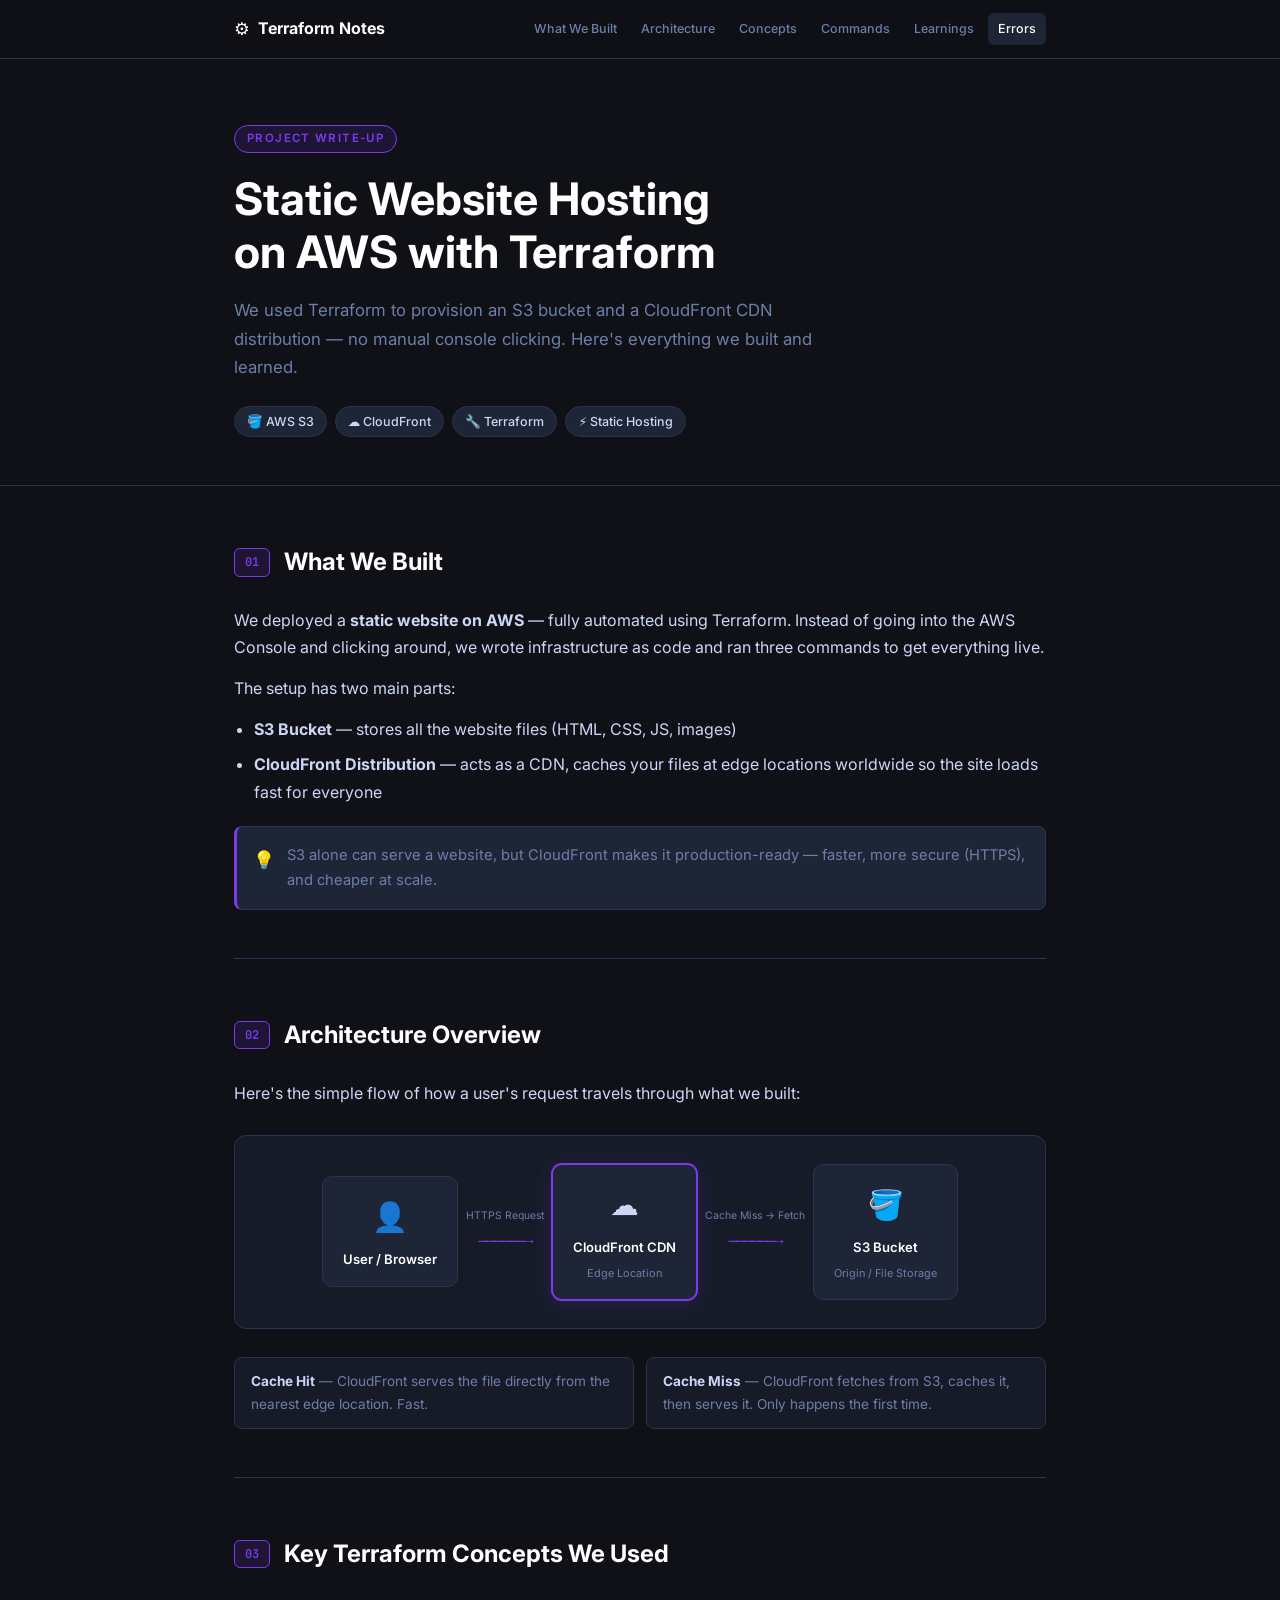
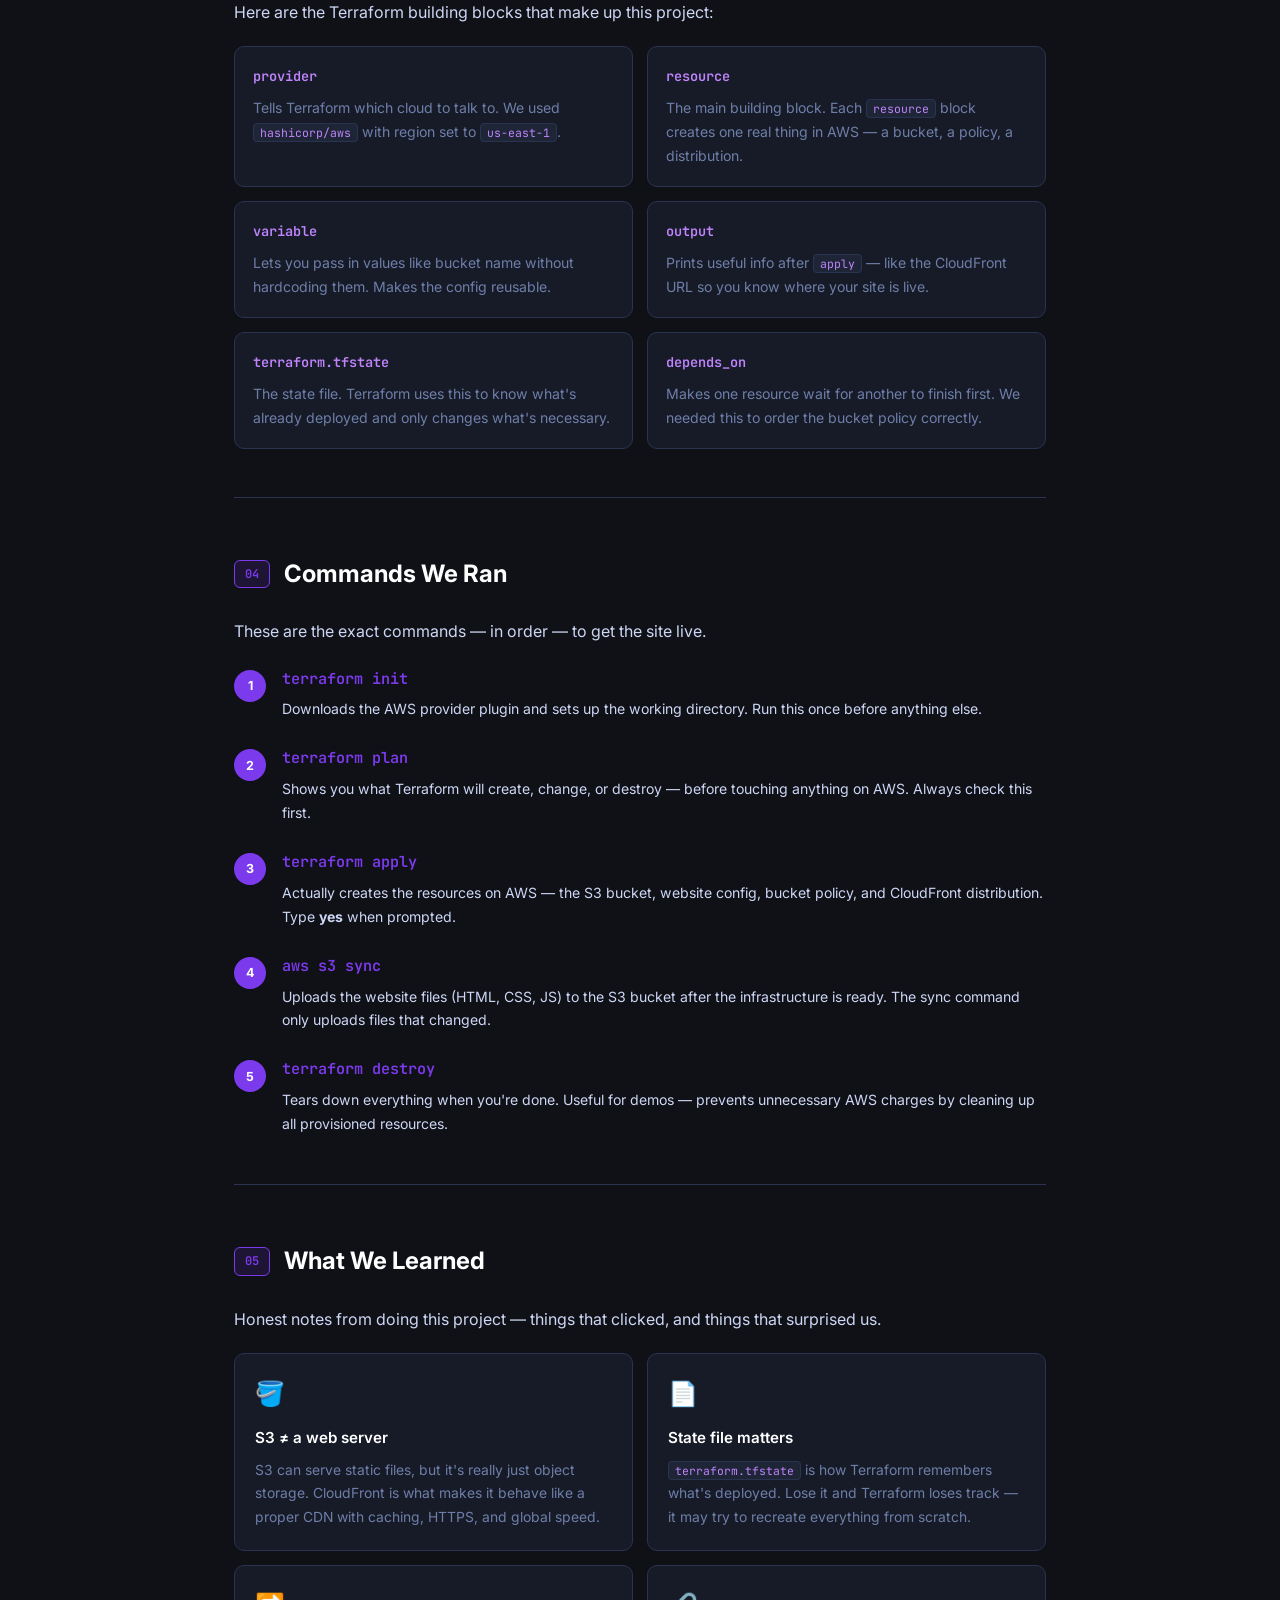
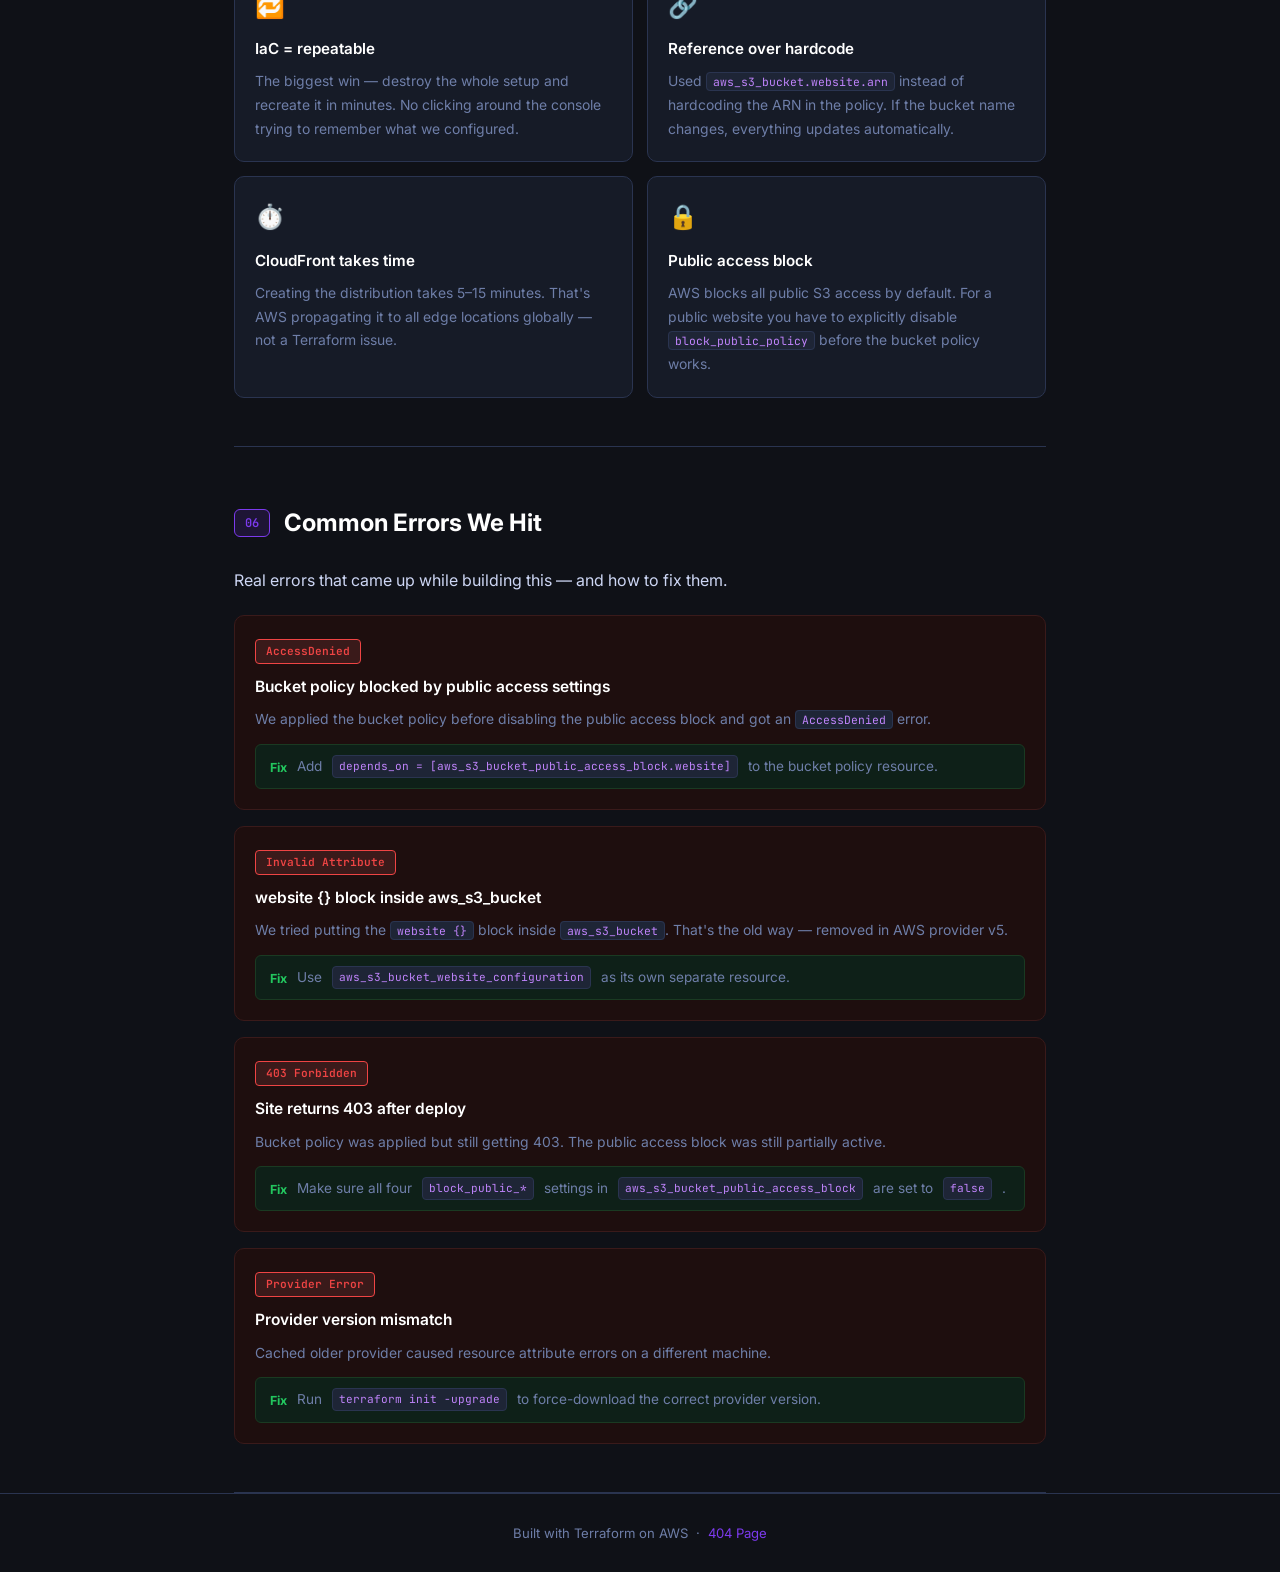
==== website_source_code/index.html @ 99746ff0 "feat: add initial source code for the static website" ====
<!DOCTYPE html>
<html lang="en">
<head>
  <meta charset="UTF-8" />
  <meta name="viewport" content="width=device-width, initial-scale=1.0" />
  <title>Terraform Blog — S3 Static Website with CloudFront CDN</title>
  <link rel="stylesheet" href="style.css" />
  <link href="https://fonts.googleapis.com/css2?family=Inter:wght@400;500;600;700&family=JetBrains+Mono:ital,wght@0,400;0,600;1,400&display=swap" rel="stylesheet">
</head>
<body>

  <!-- HEADER -->
  <header class="site-header">
    <div class="container">
      <div class="header-inner">
        <div class="site-brand">
          <span class="brand-icon">⚙</span>
          <span class="brand-name">Terraform Notes</span>
        </div>
        <nav class="site-nav">
          <a href="#what-we-built">What We Built</a>
          <a href="#architecture">Architecture</a>
          <a href="#concepts">Concepts</a>
          <a href="#commands">Commands</a>
          <a href="#learnings">Learnings</a>
          <a href="#errors">Errors</a>
        </nav>
        <button class="hamburger" id="hamburger">&#9776;</button>
      </div>
    </div>
  </header>

  <!-- MOBILE NAV -->
  <div class="mobile-nav" id="mobileNav">
    <a href="#what-we-built" onclick="closeMobileNav()">What We Built</a>
    <a href="#architecture" onclick="closeMobileNav()">Architecture</a>
    <a href="#concepts" onclick="closeMobileNav()">Concepts</a>
    <a href="#commands" onclick="closeMobileNav()">Commands</a>
    <a href="#learnings" onclick="closeMobileNav()">Learnings</a>
    <a href="#errors" onclick="closeMobileNav()">Errors</a>
  </div>

  <!-- HERO -->
  <section class="hero">
    <div class="container">
      <div class="hero-tag">Project Write-up</div>
      <h1 class="hero-title">Static Website Hosting<br/>on AWS with Terraform</h1>
      <p class="hero-sub">We used Terraform to provision an S3 bucket and a CloudFront CDN distribution — no manual console clicking. Here's everything we built and learned.</p>
      <div class="hero-chips">
        <span class="chip">🪣 AWS S3</span>
        <span class="chip">☁️ CloudFront</span>
        <span class="chip">🔧 Terraform</span>
        <span class="chip">⚡ Static Hosting</span>
      </div>
    </div>
  </section>

  <!-- READING PROGRESS -->
  <div class="progress-bar" id="progressBar"></div>

  <main class="container main-content">

    <!-- 01 WHAT WE BUILT -->
    <section class="blog-section" id="what-we-built">
      <div class="section-header">
        <span class="section-num">01</span>
        <h2>What We Built</h2>
      </div>
      <p>We deployed a <strong>static website on AWS</strong> — fully automated using Terraform. Instead of going into the AWS Console and clicking around, we wrote infrastructure as code and ran three commands to get everything live.</p>
      <p>The setup has two main parts:</p>
      <ul class="simple-list">
        <li><strong>S3 Bucket</strong> — stores all the website files (HTML, CSS, JS, images)</li>
        <li><strong>CloudFront Distribution</strong> — acts as a CDN, caches your files at edge locations worldwide so the site loads fast for everyone</li>
      </ul>
      <div class="info-box">
        <span>💡</span>
        <p>S3 alone can serve a website, but CloudFront makes it production-ready — faster, more secure (HTTPS), and cheaper at scale.</p>
      </div>
    </section>

    <!-- 02 ARCHITECTURE -->
    <section class="blog-section" id="architecture">
      <div class="section-header">
        <span class="section-num">02</span>
        <h2>Architecture Overview</h2>
      </div>
      <p>Here's the simple flow of how a user's request travels through what we built:</p>

      <div class="arch-diagram">
        <div class="arch-box">
          <div class="arch-icon">👤</div>
          <div class="arch-label">User / Browser</div>
        </div>
        <div class="arch-arrow">
          <div class="arrow-label">HTTPS Request</div>
          <div class="arrow-line">──────→</div>
        </div>
        <div class="arch-box highlight-box">
          <div class="arch-icon">☁️</div>
          <div class="arch-label">CloudFront CDN</div>
          <div class="arch-sub">Edge Location</div>
        </div>
        <div class="arch-arrow">
          <div class="arrow-label">Cache Miss → Fetch</div>
          <div class="arrow-line">──────→</div>
        </div>
        <div class="arch-box">
          <div class="arch-icon">🪣</div>
          <div class="arch-label">S3 Bucket</div>
          <div class="arch-sub">Origin / File Storage</div>
        </div>
      </div>

      <div class="arch-notes">
        <div class="arch-note">
          <strong>Cache Hit</strong> — CloudFront serves the file directly from the nearest edge location. Fast.
        </div>
        <div class="arch-note">
          <strong>Cache Miss</strong> — CloudFront fetches from S3, caches it, then serves it. Only happens the first time.
        </div>
      </div>
    </section>

    <!-- 03 CONCEPTS -->
    <section class="blog-section" id="concepts">
      <div class="section-header">
        <span class="section-num">03</span>
        <h2>Key Terraform Concepts We Used</h2>
      </div>
      <p>Here are the Terraform building blocks that make up this project:</p>
      <div class="concepts-grid">
        <div class="concept-card">
          <div class="concept-term">provider</div>
          <p>Tells Terraform which cloud to talk to. We used <code>hashicorp/aws</code> with region set to <code>us-east-1</code>.</p>
        </div>
        <div class="concept-card">
          <div class="concept-term">resource</div>
          <p>The main building block. Each <code>resource</code> block creates one real thing in AWS — a bucket, a policy, a distribution.</p>
        </div>
        <div class="concept-card">
          <div class="concept-term">variable</div>
          <p>Lets you pass in values like bucket name without hardcoding them. Makes the config reusable.</p>
        </div>
        <div class="concept-card">
          <div class="concept-term">output</div>
          <p>Prints useful info after <code>apply</code> — like the CloudFront URL so you know where your site is live.</p>
        </div>
        <div class="concept-card">
          <div class="concept-term">terraform.tfstate</div>
          <p>The state file. Terraform uses this to know what's already deployed and only changes what's necessary.</p>
        </div>
        <div class="concept-card">
          <div class="concept-term">depends_on</div>
          <p>Makes one resource wait for another to finish first. We needed this to order the bucket policy correctly.</p>
        </div>
      </div>
    </section>

    <!-- 04 COMMANDS -->
    <section class="blog-section" id="commands">
      <div class="section-header">
        <span class="section-num">04</span>
        <h2>Commands We Ran</h2>
      </div>
      <p>These are the exact commands — in order — to get the site live.</p>

      <div class="commands-list">
        <div class="command-item">
          <div class="cmd-step">1</div>
          <div class="cmd-body">
            <h3 class="cmd-title">terraform init</h3>
            <p class="cmd-desc">Downloads the AWS provider plugin and sets up the working directory. Run this once before anything else.</p>
          </div>
        </div>
        <div class="command-item">
          <div class="cmd-step">2</div>
          <div class="cmd-body">
            <h3 class="cmd-title">terraform plan</h3>
            <p class="cmd-desc">Shows you what Terraform will create, change, or destroy — before touching anything on AWS. Always check this first.</p>
          </div>
        </div>
        <div class="command-item">
          <div class="cmd-step">3</div>
          <div class="cmd-body">
            <h3 class="cmd-title">terraform apply</h3>
            <p class="cmd-desc">Actually creates the resources on AWS — the S3 bucket, website config, bucket policy, and CloudFront distribution. Type <strong>yes</strong> when prompted.</p>
          </div>
        </div>
        <div class="command-item">
          <div class="cmd-step">4</div>
          <div class="cmd-body">
            <h3 class="cmd-title">aws s3 sync</h3>
            <p class="cmd-desc">Uploads the website files (HTML, CSS, JS) to the S3 bucket after the infrastructure is ready. The sync command only uploads files that changed.</p>
          </div>
        </div>
        <div class="command-item">
          <div class="cmd-step">5</div>
          <div class="cmd-body">
            <h3 class="cmd-title">terraform destroy</h3>
            <p class="cmd-desc">Tears down everything when you're done. Useful for demos — prevents unnecessary AWS charges by cleaning up all provisioned resources.</p>
          </div>
        </div>
      </div>
    </section>

    <!-- 06 LEARNINGS -->
    <section class="blog-section" id="learnings">
      <div class="section-header">
        <span class="section-num">05</span>
        <h2>What We Learned</h2>
      </div>
      <p>Honest notes from doing this project — things that clicked, and things that surprised us.</p>
      <div class="learnings-grid">
        <div class="learning-card">
          <div class="l-icon">🪣</div>
          <h3>S3 ≠ a web server</h3>
          <p>S3 can serve static files, but it's really just object storage. CloudFront is what makes it behave like a proper CDN with caching, HTTPS, and global speed.</p>
        </div>
        <div class="learning-card">
          <div class="l-icon">📄</div>
          <h3>State file matters</h3>
          <p><code>terraform.tfstate</code> is how Terraform remembers what's deployed. Lose it and Terraform loses track — it may try to recreate everything from scratch.</p>
        </div>
        <div class="learning-card">
          <div class="l-icon">🔁</div>
          <h3>IaC = repeatable</h3>
          <p>The biggest win — destroy the whole setup and recreate it in minutes. No clicking around the console trying to remember what we configured.</p>
        </div>
        <div class="learning-card">
          <div class="l-icon">🔗</div>
          <h3>Reference over hardcode</h3>
          <p>Used <code>aws_s3_bucket.website.arn</code> instead of hardcoding the ARN in the policy. If the bucket name changes, everything updates automatically.</p>
        </div>
        <div class="learning-card">
          <div class="l-icon">⏱️</div>
          <h3>CloudFront takes time</h3>
          <p>Creating the distribution takes 5–15 minutes. That's AWS propagating it to all edge locations globally — not a Terraform issue.</p>
        </div>
        <div class="learning-card">
          <div class="l-icon">🔒</div>
          <h3>Public access block</h3>
          <p>AWS blocks all public S3 access by default. For a public website you have to explicitly disable <code>block_public_policy</code> before the bucket policy works.</p>
        </div>
      </div>
    </section>

    <!-- 07 ERRORS -->
    <section class="blog-section" id="errors">
      <div class="section-header">
        <span class="section-num">06</span>
        <h2>Common Errors We Hit</h2>
      </div>
      <p>Real errors that came up while building this — and how to fix them.</p>
      <div class="errors-list">
        <div class="error-card">
          <div class="error-tag">AccessDenied</div>
          <h3>Bucket policy blocked by public access settings</h3>
          <p>We applied the bucket policy before disabling the public access block and got an <code>AccessDenied</code> error.</p>
          <div class="error-fix">
            <span class="fix-label">Fix</span>
            Add <code>depends_on = [aws_s3_bucket_public_access_block.website]</code> to the bucket policy resource.
          </div>
        </div>
        <div class="error-card">
          <div class="error-tag">Invalid Attribute</div>
          <h3>website {} block inside aws_s3_bucket</h3>
          <p>We tried putting the <code>website {}</code> block inside <code>aws_s3_bucket</code>. That's the old way — removed in AWS provider v5.</p>
          <div class="error-fix">
            <span class="fix-label">Fix</span>
            Use <code>aws_s3_bucket_website_configuration</code> as its own separate resource.
          </div>
        </div>
        <div class="error-card">
          <div class="error-tag">403 Forbidden</div>
          <h3>Site returns 403 after deploy</h3>
          <p>Bucket policy was applied but still getting 403. The public access block was still partially active.</p>
          <div class="error-fix">
            <span class="fix-label">Fix</span>
            Make sure all four <code>block_public_*</code> settings in <code>aws_s3_bucket_public_access_block</code> are set to <code>false</code>.
          </div>
        </div>
        <div class="error-card">
          <div class="error-tag">Provider Error</div>
          <h3>Provider version mismatch</h3>
          <p>Cached older provider caused resource attribute errors on a different machine.</p>
          <div class="error-fix">
            <span class="fix-label">Fix</span>
            Run <code>terraform init -upgrade</code> to force-download the correct provider version.
          </div>
        </div>
      </div>
    </section>

  </main>

  <footer class="site-footer">
    <div class="container">
      <p>Built with Terraform on AWS &nbsp;·&nbsp; <a href="error.htm">404 Page</a></p>
    </div>
  </footer>

  <button class="back-to-top" id="backToTop" onclick="scrollToTop()">↑</button>

  <script src="script.js"></script>
</body>
</html>
---- website_source_code/style.css ----
/* =============================================
   Terraform Blog — style.css
   ============================================= */

*, *::before, *::after { box-sizing: border-box; margin: 0; padding: 0; }
html { scroll-behavior: smooth; }

:root {
  --bg:          #0f1117;
  --bg2:         #161b27;
  --bg3:         #1e2536;
  --border:      #2a3450;
  --text:        #cdd6f4;
  --text-muted:  #6e7ea8;
  --accent:      #7c3aed;
  --accent-soft: #1e1535;
  --green:       #22c55e;
  --green-soft:  #0e2018;
  --orange:      #f97316;
  --orange-soft: #1e1408;
  --red:         #ef4444;
  --red-soft:    #1e0e0e;
  --white:       #ffffff;

  /* code colors */
  --kw:   #c084fc;
  --str:  #86efac;
  --cm:   #4b5a7a;
  --num:  #fb923c;
}

body {
  background: var(--bg);
  color: var(--text);
  font-family: 'Inter', system-ui, sans-serif;
  font-size: 16px;
  line-height: 1.7;
}

a { color: var(--accent); text-decoration: none; }
a:hover { text-decoration: underline; }

.container {
  max-width: 860px;
  margin: 0 auto;
  padding: 0 24px;
}

/* ─── HEADER ─── */
.site-header {
  position: sticky;
  top: 0;
  z-index: 100;
  background: rgba(15, 17, 23, 0.92);
  backdrop-filter: blur(12px);
  border-bottom: 1px solid var(--border);
}

.header-inner {
  display: flex;
  align-items: center;
  justify-content: space-between;
  height: 58px;
  gap: 24px;
}

.site-brand {
  display: flex;
  align-items: center;
  gap: 8px;
  font-weight: 700;
  font-size: 1rem;
  color: var(--white);
  white-space: nowrap;
}

.brand-icon { font-size: 1.1rem; }

.site-nav {
  display: flex;
  gap: 4px;
  flex-wrap: nowrap;
  overflow-x: auto;
}

.site-nav a {
  font-size: 0.78rem;
  font-weight: 500;
  color: var(--text-muted);
  padding: 5px 10px;
  border-radius: 6px;
  white-space: nowrap;
  transition: background 0.15s, color 0.15s;
}

.site-nav a:hover, .site-nav a.active {
  background: var(--bg3);
  color: var(--white);
  text-decoration: none;
}

.hamburger {
  display: none;
  background: none;
  border: 1px solid var(--border);
  color: var(--text);
  padding: 5px 10px;
  border-radius: 6px;
  cursor: pointer;
  font-size: 1rem;
}

/* ─── MOBILE NAV ─── */
.mobile-nav {
  display: none;
  flex-direction: column;
  background: var(--bg2);
  border-bottom: 1px solid var(--border);
  padding: 12px 24px;
  gap: 4px;
}

.mobile-nav.open { display: flex; }

.mobile-nav a {
  color: var(--text);
  padding: 8px 0;
  font-size: 0.9rem;
  border-bottom: 1px solid var(--border);
}

.mobile-nav a:last-child { border-bottom: none; }

/* ─── PROGRESS BAR ─── */
.progress-bar {
  position: fixed;
  top: 0;
  left: 0;
  height: 3px;
  width: 0%;
  background: linear-gradient(90deg, var(--accent), var(--green));
  z-index: 999;
  transition: width 0.1s linear;
}

/* ─── HERO ─── */
.hero {
  padding: 64px 0 48px;
  border-bottom: 1px solid var(--border);
}

.hero-tag {
  display: inline-block;
  font-size: 0.72rem;
  font-weight: 600;
  letter-spacing: 0.12em;
  text-transform: uppercase;
  color: var(--accent);
  background: var(--accent-soft);
  border: 1px solid var(--accent);
  padding: 3px 12px;
  border-radius: 99px;
  margin-bottom: 20px;
}

.hero-title {
  font-size: clamp(1.8rem, 4vw, 2.8rem);
  font-weight: 700;
  color: var(--white);
  line-height: 1.2;
  margin-bottom: 16px;
}

.hero-sub {
  font-size: 1.05rem;
  color: var(--text-muted);
  max-width: 620px;
  margin-bottom: 24px;
  line-height: 1.7;
}

.hero-chips {
  display: flex;
  flex-wrap: wrap;
  gap: 8px;
}

.chip {
  font-size: 0.78rem;
  font-weight: 500;
  background: var(--bg3);
  border: 1px solid var(--border);
  color: var(--text);
  padding: 4px 12px;
  border-radius: 99px;
}

/* ─── MAIN CONTENT ─── */
.main-content { padding: 0 24px; }

/* ─── BLOG SECTION ─── */
.blog-section {
  padding: 56px 0 48px;
  border-bottom: 1px solid var(--border);
  opacity: 0;
  transform: translateY(16px);
  transition: opacity 0.5s ease, transform 0.5s ease;
}

.blog-section.visible {
  opacity: 1;
  transform: translateY(0);
}

.section-header {
  display: flex;
  align-items: center;
  gap: 14px;
  margin-bottom: 24px;
}

.section-num {
  font-family: 'JetBrains Mono', monospace;
  font-size: 0.75rem;
  font-weight: 600;
  color: var(--accent);
  background: var(--accent-soft);
  border: 1px solid var(--accent);
  padding: 3px 10px;
  border-radius: 6px;
}

.section-header h2 {
  font-size: 1.5rem;
  font-weight: 700;
  color: var(--white);
}

.blog-section p { margin-bottom: 14px; color: var(--text); }
.blog-section p:last-child { margin-bottom: 0; }

.simple-list {
  padding-left: 20px;
  margin: 14px 0;
}

.simple-list li {
  margin-bottom: 8px;
  color: var(--text);
}

.info-box {
  display: flex;
  gap: 12px;
  align-items: flex-start;
  background: var(--bg3);
  border: 1px solid var(--border);
  border-left: 3px solid var(--accent);
  padding: 16px;
  border-radius: 8px;
  margin-top: 20px;
}

.info-box span { font-size: 1.1rem; flex-shrink: 0; margin-top: 2px; }
.info-box p { margin: 0; font-size: 0.92rem; color: var(--text-muted); }

code {
  font-family: 'JetBrains Mono', monospace;
  font-size: 0.82em;
  background: var(--bg3);
  border: 1px solid var(--border);
  padding: 1px 6px;
  border-radius: 4px;
  color: var(--kw);
}

/* ─── ARCHITECTURE DIAGRAM ─── */
.arch-diagram {
  display: flex;
  align-items: center;
  justify-content: center;
  gap: 8px;
  margin: 28px 0;
  flex-wrap: wrap;
  padding: 28px;
  background: var(--bg2);
  border: 1px solid var(--border);
  border-radius: 12px;
}

.arch-box {
  display: flex;
  flex-direction: column;
  align-items: center;
  gap: 6px;
  padding: 16px 20px;
  background: var(--bg3);
  border: 1px solid var(--border);
  border-radius: 10px;
  min-width: 130px;
}

.highlight-box {
  border-color: var(--accent);
  box-shadow: 0 0 0 1px var(--accent), 0 4px 24px rgba(124, 58, 237, 0.2);
}

.arch-icon { font-size: 1.8rem; }
.arch-label { font-size: 0.82rem; font-weight: 600; color: var(--white); text-align: center; }
.arch-sub { font-size: 0.68rem; color: var(--text-muted); text-align: center; }

.arch-arrow {
  display: flex;
  flex-direction: column;
  align-items: center;
  gap: 4px;
}

.arrow-label { font-size: 0.65rem; color: var(--text-muted); white-space: nowrap; }
.arrow-line { font-family: monospace; font-size: 1rem; color: var(--accent); letter-spacing: -2px; }

.arch-notes {
  display: grid;
  grid-template-columns: 1fr 1fr;
  gap: 12px;
  margin-top: 16px;
}

.arch-note {
  background: var(--bg2);
  border: 1px solid var(--border);
  border-radius: 8px;
  padding: 12px 16px;
  font-size: 0.85rem;
  color: var(--text-muted);
}

.arch-note strong { color: var(--text); }

/* ─── CONCEPTS GRID ─── */
.concepts-grid {
  display: grid;
  grid-template-columns: repeat(2, 1fr);
  gap: 14px;
  margin-top: 20px;
}

.concept-card {
  background: var(--bg2);
  border: 1px solid var(--border);
  border-radius: 10px;
  padding: 18px;
  transition: border-color 0.2s;
}

.concept-card:hover { border-color: var(--accent); }

.concept-term {
  font-family: 'JetBrains Mono', monospace;
  font-size: 0.85rem;
  font-weight: 600;
  color: var(--kw);
  margin-bottom: 8px;
}

.concept-card p {
  font-size: 0.88rem;
  color: var(--text-muted);
  margin: 0;
}

/* ─── CODE BLOCKS ─── */
.code-block {
  background: #0d1117;
  border: 1px solid var(--border);
  border-radius: 10px;
  overflow: hidden;
  margin: 20px 0;
}

.code-header {
  display: flex;
  justify-content: space-between;
  align-items: center;
  padding: 10px 16px;
  background: var(--bg3);
  border-bottom: 1px solid var(--border);
}

.code-filename {
  font-family: 'JetBrains Mono', monospace;
  font-size: 0.75rem;
  color: var(--text-muted);
}

.copy-btn {
  font-family: 'Inter', sans-serif;
  font-size: 0.72rem;
  font-weight: 500;
  background: none;
  border: 1px solid var(--border);
  color: var(--text-muted);
  padding: 3px 10px;
  border-radius: 5px;
  cursor: pointer;
  transition: border-color 0.15s, color 0.15s;
}

.copy-btn:hover { border-color: var(--accent); color: var(--accent); }
.copy-btn.copied { border-color: var(--green); color: var(--green); }

.code-block pre {
  padding: 20px;
  overflow-x: auto;
  margin: 0;
}

.code-block code {
  font-family: 'JetBrains Mono', monospace;
  font-size: 0.83rem;
  background: none;
  border: none;
  padding: 0;
  color: var(--text);
  line-height: 1.7;
  display: block;
  white-space: pre;
}

/* syntax */
.kw  { color: var(--kw); }
.str { color: var(--str); }
.cm  { color: var(--cm); font-style: italic; }
.num { color: var(--num); }

/* ─── COMMANDS ─── */
.commands-list {
  display: flex;
  flex-direction: column;
  gap: 24px;
  margin-top: 20px;
}

.command-item {
  display: flex;
  gap: 16px;
  align-items: flex-start;
}

.cmd-step {
  flex-shrink: 0;
  width: 32px;
  height: 32px;
  background: var(--accent);
  border-radius: 50%;
  display: flex;
  align-items: center;
  justify-content: center;
  font-size: 0.78rem;
  font-weight: 700;
  color: var(--white);
  margin-top: 4px;
}

.cmd-body { flex: 1; }
.cmd-title {
  font-family: 'JetBrains Mono', monospace;
  font-size: 0.95rem;
  font-weight: 600;
  color: var(--accent);
  margin-bottom: 6px;
}
.cmd-body .code-block { margin: 0 0 10px; }
.cmd-desc { font-size: 0.88rem; color: var(--text-muted); margin: 0; }

/* ─── LEARNINGS GRID ─── */
.learnings-grid {
  display: grid;
  grid-template-columns: repeat(2, 1fr);
  gap: 14px;
  margin-top: 20px;
}

.learning-card {
  background: var(--bg2);
  border: 1px solid var(--border);
  border-radius: 10px;
  padding: 20px;
  transition: border-color 0.2s;
}

.learning-card:hover { border-color: var(--green); }

.l-icon { font-size: 1.5rem; margin-bottom: 10px; }

.learning-card h3 {
  font-size: 0.95rem;
  font-weight: 600;
  color: var(--white);
  margin-bottom: 8px;
}

.learning-card p {
  font-size: 0.87rem;
  color: var(--text-muted);
  margin: 0;
}

/* ─── ERRORS LIST ─── */
.errors-list {
  display: flex;
  flex-direction: column;
  gap: 16px;
  margin-top: 20px;
}

.error-card {
  background: var(--red-soft);
  border: 1px solid #3a1a1a;
  border-radius: 10px;
  padding: 20px;
}

.error-tag {
  display: inline-block;
  font-family: 'JetBrains Mono', monospace;
  font-size: 0.7rem;
  font-weight: 600;
  background: #3a1a1a;
  color: var(--red);
  border: 1px solid var(--red);
  padding: 2px 10px;
  border-radius: 4px;
  margin-bottom: 10px;
}

.error-card h3 {
  font-size: 0.97rem;
  font-weight: 600;
  color: var(--white);
  margin-bottom: 8px;
}

.error-card p {
  font-size: 0.87rem;
  color: var(--text-muted);
  margin-bottom: 12px;
}

.error-fix {
  background: var(--green-soft);
  border: 1px solid #1a3a22;
  border-radius: 6px;
  padding: 10px 14px;
  font-size: 0.85rem;
  color: var(--text-muted);
  display: flex;
  gap: 10px;
  align-items: flex-start;
}

.fix-label {
  font-weight: 700;
  color: var(--green);
  flex-shrink: 0;
  font-size: 0.78rem;
  margin-top: 2px;
}

/* ─── FOOTER ─── */
.site-footer {
  border-top: 1px solid var(--border);
  padding: 28px 0;
  text-align: center;
  margin-top: 0;
}

.site-footer p {
  font-size: 0.82rem;
  color: var(--text-muted);
}

/* ─── BACK TO TOP ─── */
.back-to-top {
  position: fixed;
  bottom: 24px;
  right: 24px;
  width: 40px;
  height: 40px;
  background: var(--accent);
  color: var(--white);
  border: none;
  border-radius: 50%;
  font-size: 1rem;
  cursor: pointer;
  display: none;
  align-items: center;
  justify-content: center;
  z-index: 999;
  transition: background 0.2s, transform 0.2s;
}

.back-to-top.visible { display: flex; }
.back-to-top:hover { background: #6d28d9; transform: translateY(-2px); }

/* ─── RESPONSIVE ─── */
@media (max-width: 700px) {
  .site-nav { display: none; }
  .hamburger { display: block; }
  .concepts-grid { grid-template-columns: 1fr; }
  .learnings-grid { grid-template-columns: 1fr; }
  .arch-notes { grid-template-columns: 1fr; }
  .arch-diagram { flex-direction: column; }
  .arrow-line { transform: rotate(90deg); }
  .hero { padding: 40px 0 32px; }
  .blog-section { padding: 40px 0 32px; }
}
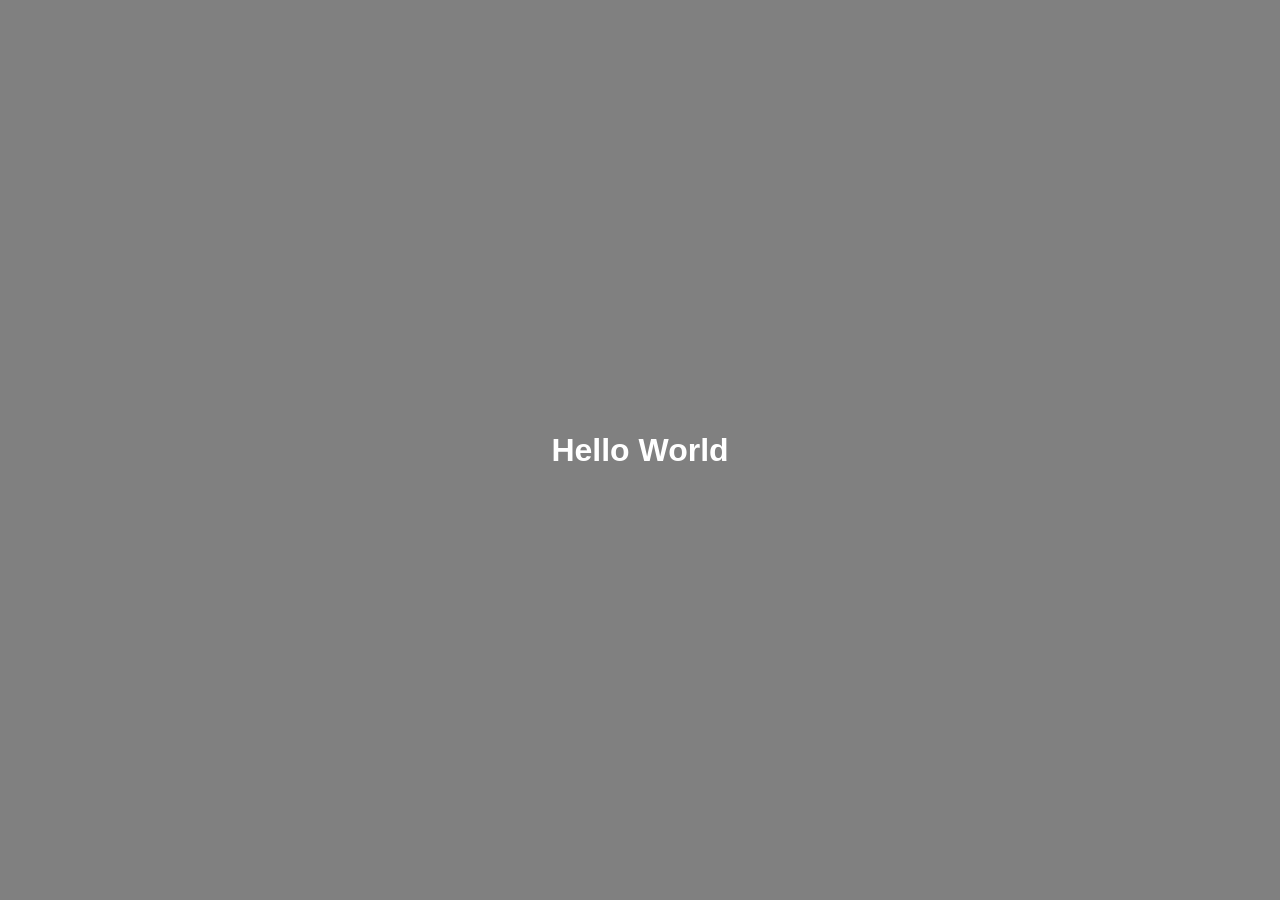
==== commit 283181a8: "refactor: simplify static website files to minimal hello world content" ====
--- a/website_source_code/index.html
+++ b/website_source_code/index.html
@@ -3,303 +3,12 @@
 <head>
   <meta charset="UTF-8" />
   <meta name="viewport" content="width=device-width, initial-scale=1.0" />
-  <title>Terraform Blog — S3 Static Website with CloudFront CDN</title>
+  <title>Hello World</title>
   <link rel="stylesheet" href="style.css" />
-  <link href="https://fonts.googleapis.com/css2?family=Inter:wght@400;500;600;700&family=JetBrains+Mono:ital,wght@0,400;0,600;1,400&display=swap" rel="stylesheet">
 </head>
 <body>
 
-  <!-- HEADER -->
-  <header class="site-header">
-    <div class="container">
-      <div class="header-inner">
-        <div class="site-brand">
-          <span class="brand-icon">⚙</span>
-          <span class="brand-name">Terraform Notes</span>
-        </div>
-        <nav class="site-nav">
-          <a href="#what-we-built">What We Built</a>
-          <a href="#architecture">Architecture</a>
-          <a href="#concepts">Concepts</a>
-          <a href="#commands">Commands</a>
-          <a href="#learnings">Learnings</a>
-          <a href="#errors">Errors</a>
-        </nav>
-        <button class="hamburger" id="hamburger">&#9776;</button>
-      </div>
-    </div>
-  </header>
-
-  <!-- MOBILE NAV -->
-  <div class="mobile-nav" id="mobileNav">
-    <a href="#what-we-built" onclick="closeMobileNav()">What We Built</a>
-    <a href="#architecture" onclick="closeMobileNav()">Architecture</a>
-    <a href="#concepts" onclick="closeMobileNav()">Concepts</a>
-    <a href="#commands" onclick="closeMobileNav()">Commands</a>
-    <a href="#learnings" onclick="closeMobileNav()">Learnings</a>
-    <a href="#errors" onclick="closeMobileNav()">Errors</a>
-  </div>
-
-  <!-- HERO -->
-  <section class="hero">
-    <div class="container">
-      <div class="hero-tag">Project Write-up</div>
-      <h1 class="hero-title">Static Website Hosting<br/>on AWS with Terraform</h1>
-      <p class="hero-sub">We used Terraform to provision an S3 bucket and a CloudFront CDN distribution — no manual console clicking. Here's everything we built and learned.</p>
-      <div class="hero-chips">
-        <span class="chip">🪣 AWS S3</span>
-        <span class="chip">☁️ CloudFront</span>
-        <span class="chip">🔧 Terraform</span>
-        <span class="chip">⚡ Static Hosting</span>
-      </div>
-    </div>
-  </section>
-
-  <!-- READING PROGRESS -->
-  <div class="progress-bar" id="progressBar"></div>
-
-  <main class="container main-content">
-
-    <!-- 01 WHAT WE BUILT -->
-    <section class="blog-section" id="what-we-built">
-      <div class="section-header">
-        <span class="section-num">01</span>
-        <h2>What We Built</h2>
-      </div>
-      <p>We deployed a <strong>static website on AWS</strong> — fully automated using Terraform. Instead of going into the AWS Console and clicking around, we wrote infrastructure as code and ran three commands to get everything live.</p>
-      <p>The setup has two main parts:</p>
-      <ul class="simple-list">
-        <li><strong>S3 Bucket</strong> — stores all the website files (HTML, CSS, JS, images)</li>
-        <li><strong>CloudFront Distribution</strong> — acts as a CDN, caches your files at edge locations worldwide so the site loads fast for everyone</li>
-      </ul>
-      <div class="info-box">
-        <span>💡</span>
-        <p>S3 alone can serve a website, but CloudFront makes it production-ready — faster, more secure (HTTPS), and cheaper at scale.</p>
-      </div>
-    </section>
-
-    <!-- 02 ARCHITECTURE -->
-    <section class="blog-section" id="architecture">
-      <div class="section-header">
-        <span class="section-num">02</span>
-        <h2>Architecture Overview</h2>
-      </div>
-      <p>Here's the simple flow of how a user's request travels through what we built:</p>
-
-      <div class="arch-diagram">
-        <div class="arch-box">
-          <div class="arch-icon">👤</div>
-          <div class="arch-label">User / Browser</div>
-        </div>
-        <div class="arch-arrow">
-          <div class="arrow-label">HTTPS Request</div>
-          <div class="arrow-line">──────→</div>
-        </div>
-        <div class="arch-box highlight-box">
-          <div class="arch-icon">☁️</div>
-          <div class="arch-label">CloudFront CDN</div>
-          <div class="arch-sub">Edge Location</div>
-        </div>
-        <div class="arch-arrow">
-          <div class="arrow-label">Cache Miss → Fetch</div>
-          <div class="arrow-line">──────→</div>
-        </div>
-        <div class="arch-box">
-          <div class="arch-icon">🪣</div>
-          <div class="arch-label">S3 Bucket</div>
-          <div class="arch-sub">Origin / File Storage</div>
-        </div>
-      </div>
-
-      <div class="arch-notes">
-        <div class="arch-note">
-          <strong>Cache Hit</strong> — CloudFront serves the file directly from the nearest edge location. Fast.
-        </div>
-        <div class="arch-note">
-          <strong>Cache Miss</strong> — CloudFront fetches from S3, caches it, then serves it. Only happens the first time.
-        </div>
-      </div>
-    </section>
-
-    <!-- 03 CONCEPTS -->
-    <section class="blog-section" id="concepts">
-      <div class="section-header">
-        <span class="section-num">03</span>
-        <h2>Key Terraform Concepts We Used</h2>
-      </div>
-      <p>Here are the Terraform building blocks that make up this project:</p>
-      <div class="concepts-grid">
-        <div class="concept-card">
-          <div class="concept-term">provider</div>
-          <p>Tells Terraform which cloud to talk to. We used <code>hashicorp/aws</code> with region set to <code>us-east-1</code>.</p>
-        </div>
-        <div class="concept-card">
-          <div class="concept-term">resource</div>
-          <p>The main building block. Each <code>resource</code> block creates one real thing in AWS — a bucket, a policy, a distribution.</p>
-        </div>
-        <div class="concept-card">
-          <div class="concept-term">variable</div>
-          <p>Lets you pass in values like bucket name without hardcoding them. Makes the config reusable.</p>
-        </div>
-        <div class="concept-card">
-          <div class="concept-term">output</div>
-          <p>Prints useful info after <code>apply</code> — like the CloudFront URL so you know where your site is live.</p>
-        </div>
-        <div class="concept-card">
-          <div class="concept-term">terraform.tfstate</div>
-          <p>The state file. Terraform uses this to know what's already deployed and only changes what's necessary.</p>
-        </div>
-        <div class="concept-card">
-          <div class="concept-term">depends_on</div>
-          <p>Makes one resource wait for another to finish first. We needed this to order the bucket policy correctly.</p>
-        </div>
-      </div>
-    </section>
-
-    <!-- 04 COMMANDS -->
-    <section class="blog-section" id="commands">
-      <div class="section-header">
-        <span class="section-num">04</span>
-        <h2>Commands We Ran</h2>
-      </div>
-      <p>These are the exact commands — in order — to get the site live.</p>
-
-      <div class="commands-list">
-        <div class="command-item">
-          <div class="cmd-step">1</div>
-          <div class="cmd-body">
-            <h3 class="cmd-title">terraform init</h3>
-            <p class="cmd-desc">Downloads the AWS provider plugin and sets up the working directory. Run this once before anything else.</p>
-          </div>
-        </div>
-        <div class="command-item">
-          <div class="cmd-step">2</div>
-          <div class="cmd-body">
-            <h3 class="cmd-title">terraform plan</h3>
-            <p class="cmd-desc">Shows you what Terraform will create, change, or destroy — before touching anything on AWS. Always check this first.</p>
-          </div>
-        </div>
-        <div class="command-item">
-          <div class="cmd-step">3</div>
-          <div class="cmd-body">
-            <h3 class="cmd-title">terraform apply</h3>
-            <p class="cmd-desc">Actually creates the resources on AWS — the S3 bucket, website config, bucket policy, and CloudFront distribution. Type <strong>yes</strong> when prompted.</p>
-          </div>
-        </div>
-        <div class="command-item">
-          <div class="cmd-step">4</div>
-          <div class="cmd-body">
-            <h3 class="cmd-title">aws s3 sync</h3>
-            <p class="cmd-desc">Uploads the website files (HTML, CSS, JS) to the S3 bucket after the infrastructure is ready. The sync command only uploads files that changed.</p>
-          </div>
-        </div>
-        <div class="command-item">
-          <div class="cmd-step">5</div>
-          <div class="cmd-body">
-            <h3 class="cmd-title">terraform destroy</h3>
-            <p class="cmd-desc">Tears down everything when you're done. Useful for demos — prevents unnecessary AWS charges by cleaning up all provisioned resources.</p>
-          </div>
-        </div>
-      </div>
-    </section>
-
-    <!-- 06 LEARNINGS -->
-    <section class="blog-section" id="learnings">
-      <div class="section-header">
-        <span class="section-num">05</span>
-        <h2>What We Learned</h2>
-      </div>
-      <p>Honest notes from doing this project — things that clicked, and things that surprised us.</p>
-      <div class="learnings-grid">
-        <div class="learning-card">
-          <div class="l-icon">🪣</div>
-          <h3>S3 ≠ a web server</h3>
-          <p>S3 can serve static files, but it's really just object storage. CloudFront is what makes it behave like a proper CDN with caching, HTTPS, and global speed.</p>
-        </div>
-        <div class="learning-card">
-          <div class="l-icon">📄</div>
-          <h3>State file matters</h3>
-          <p><code>terraform.tfstate</code> is how Terraform remembers what's deployed. Lose it and Terraform loses track — it may try to recreate everything from scratch.</p>
-        </div>
-        <div class="learning-card">
-          <div class="l-icon">🔁</div>
-          <h3>IaC = repeatable</h3>
-          <p>The biggest win — destroy the whole setup and recreate it in minutes. No clicking around the console trying to remember what we configured.</p>
-        </div>
-        <div class="learning-card">
-          <div class="l-icon">🔗</div>
-          <h3>Reference over hardcode</h3>
-          <p>Used <code>aws_s3_bucket.website.arn</code> instead of hardcoding the ARN in the policy. If the bucket name changes, everything updates automatically.</p>
-        </div>
-        <div class="learning-card">
-          <div class="l-icon">⏱️</div>
-          <h3>CloudFront takes time</h3>
-          <p>Creating the distribution takes 5–15 minutes. That's AWS propagating it to all edge locations globally — not a Terraform issue.</p>
-        </div>
-        <div class="learning-card">
-          <div class="l-icon">🔒</div>
-          <h3>Public access block</h3>
-          <p>AWS blocks all public S3 access by default. For a public website you have to explicitly disable <code>block_public_policy</code> before the bucket policy works.</p>
-        </div>
-      </div>
-    </section>
-
-    <!-- 07 ERRORS -->
-    <section class="blog-section" id="errors">
-      <div class="section-header">
-        <span class="section-num">06</span>
-        <h2>Common Errors We Hit</h2>
-      </div>
-      <p>Real errors that came up while building this — and how to fix them.</p>
-      <div class="errors-list">
-        <div class="error-card">
-          <div class="error-tag">AccessDenied</div>
-          <h3>Bucket policy blocked by public access settings</h3>
-          <p>We applied the bucket policy before disabling the public access block and got an <code>AccessDenied</code> error.</p>
-          <div class="error-fix">
-            <span class="fix-label">Fix</span>
-            Add <code>depends_on = [aws_s3_bucket_public_access_block.website]</code> to the bucket policy resource.
-          </div>
-        </div>
-        <div class="error-card">
-          <div class="error-tag">Invalid Attribute</div>
-          <h3>website {} block inside aws_s3_bucket</h3>
-          <p>We tried putting the <code>website {}</code> block inside <code>aws_s3_bucket</code>. That's the old way — removed in AWS provider v5.</p>
-          <div class="error-fix">
-            <span class="fix-label">Fix</span>
-            Use <code>aws_s3_bucket_website_configuration</code> as its own separate resource.
-          </div>
-        </div>
-        <div class="error-card">
-          <div class="error-tag">403 Forbidden</div>
-          <h3>Site returns 403 after deploy</h3>
-          <p>Bucket policy was applied but still getting 403. The public access block was still partially active.</p>
-          <div class="error-fix">
-            <span class="fix-label">Fix</span>
-            Make sure all four <code>block_public_*</code> settings in <code>aws_s3_bucket_public_access_block</code> are set to <code>false</code>.
-          </div>
-        </div>
-        <div class="error-card">
-          <div class="error-tag">Provider Error</div>
-          <h3>Provider version mismatch</h3>
-          <p>Cached older provider caused resource attribute errors on a different machine.</p>
-          <div class="error-fix">
-            <span class="fix-label">Fix</span>
-            Run <code>terraform init -upgrade</code> to force-download the correct provider version.
-          </div>
-        </div>
-      </div>
-    </section>
-
-  </main>
-
-  <footer class="site-footer">
-    <div class="container">
-      <p>Built with Terraform on AWS &nbsp;·&nbsp; <a href="error.htm">404 Page</a></p>
-    </div>
-  </footer>
-
-  <button class="back-to-top" id="backToTop" onclick="scrollToTop()">↑</button>
+  <h1>Hello World</h1>
 
   <script src="script.js"></script>
 </body>
--- a/website_source_code/style.css
+++ b/website_source_code/style.css
@@ -1,617 +1,13 @@
-/* =============================================
-   Terraform Blog — style.css
-   ============================================= */
-
-*, *::before, *::after { box-sizing: border-box; margin: 0; padding: 0; }
-html { scroll-behavior: smooth; }
-
-:root {
-  --bg:          #0f1117;
-  --bg2:         #161b27;
-  --bg3:         #1e2536;
-  --border:      #2a3450;
-  --text:        #cdd6f4;
-  --text-muted:  #6e7ea8;
-  --accent:      #7c3aed;
-  --accent-soft: #1e1535;
-  --green:       #22c55e;
-  --green-soft:  #0e2018;
-  --orange:      #f97316;
-  --orange-soft: #1e1408;
-  --red:         #ef4444;
-  --red-soft:    #1e0e0e;
-  --white:       #ffffff;
-
-  /* code colors */
-  --kw:   #c084fc;
-  --str:  #86efac;
-  --cm:   #4b5a7a;
-  --num:  #fb923c;
-}
-
 body {
-  background: var(--bg);
-  color: var(--text);
-  font-family: 'Inter', system-ui, sans-serif;
-  font-size: 16px;
-  line-height: 1.7;
-}
-
-a { color: var(--accent); text-decoration: none; }
-a:hover { text-decoration: underline; }
-
-.container {
-  max-width: 860px;
-  margin: 0 auto;
-  padding: 0 24px;
-}
-
-/* ─── HEADER ─── */
-.site-header {
-  position: sticky;
-  top: 0;
-  z-index: 100;
-  background: rgba(15, 17, 23, 0.92);
-  backdrop-filter: blur(12px);
-  border-bottom: 1px solid var(--border);
-}
-
-.header-inner {
+  background-color: grey;
   display: flex;
+  justify-content: center;
   align-items: center;
-  justify-content: space-between;
-  height: 58px;
-  gap: 24px;
-}
-
-.site-brand {
-  display: flex;
-  align-items: center;
-  gap: 8px;
-  font-weight: 700;
-  font-size: 1rem;
-  color: var(--white);
-  white-space: nowrap;
-}
-
-.brand-icon { font-size: 1.1rem; }
-
-.site-nav {
-  display: flex;
-  gap: 4px;
-  flex-wrap: nowrap;
-  overflow-x: auto;
-}
-
-.site-nav a {
-  font-size: 0.78rem;
-  font-weight: 500;
-  color: var(--text-muted);
-  padding: 5px 10px;
-  border-radius: 6px;
-  white-space: nowrap;
-  transition: background 0.15s, color 0.15s;
-}
-
-.site-nav a:hover, .site-nav a.active {
-  background: var(--bg3);
-  color: var(--white);
-  text-decoration: none;
-}
-
-.hamburger {
-  display: none;
-  background: none;
-  border: 1px solid var(--border);
-  color: var(--text);
-  padding: 5px 10px;
-  border-radius: 6px;
-  cursor: pointer;
-  font-size: 1rem;
-}
-
-/* ─── MOBILE NAV ─── */
-.mobile-nav {
-  display: none;
-  flex-direction: column;
-  background: var(--bg2);
-  border-bottom: 1px solid var(--border);
-  padding: 12px 24px;
-  gap: 4px;
-}
-
-.mobile-nav.open { display: flex; }
-
-.mobile-nav a {
-  color: var(--text);
-  padding: 8px 0;
-  font-size: 0.9rem;
-  border-bottom: 1px solid var(--border);
-}
-
-.mobile-nav a:last-child { border-bottom: none; }
-
-/* ─── PROGRESS BAR ─── */
-.progress-bar {
-  position: fixed;
-  top: 0;
-  left: 0;
-  height: 3px;
-  width: 0%;
-  background: linear-gradient(90deg, var(--accent), var(--green));
-  z-index: 999;
-  transition: width 0.1s linear;
-}
-
-/* ─── HERO ─── */
-.hero {
-  padding: 64px 0 48px;
-  border-bottom: 1px solid var(--border);
-}
-
-.hero-tag {
-  display: inline-block;
-  font-size: 0.72rem;
-  font-weight: 600;
-  letter-spacing: 0.12em;
-  text-transform: uppercase;
-  color: var(--accent);
-  background: var(--accent-soft);
-  border: 1px solid var(--accent);
-  padding: 3px 12px;
-  border-radius: 99px;
-  margin-bottom: 20px;
-}
-
-.hero-title {
-  font-size: clamp(1.8rem, 4vw, 2.8rem);
-  font-weight: 700;
-  color: var(--white);
-  line-height: 1.2;
-  margin-bottom: 16px;
-}
-
-.hero-sub {
-  font-size: 1.05rem;
-  color: var(--text-muted);
-  max-width: 620px;
-  margin-bottom: 24px;
-  line-height: 1.7;
-}
-
-.hero-chips {
-  display: flex;
-  flex-wrap: wrap;
-  gap: 8px;
-}
-
-.chip {
-  font-size: 0.78rem;
-  font-weight: 500;
-  background: var(--bg3);
-  border: 1px solid var(--border);
-  color: var(--text);
-  padding: 4px 12px;
-  border-radius: 99px;
-}
-
-/* ─── MAIN CONTENT ─── */
-.main-content { padding: 0 24px; }
-
-/* ─── BLOG SECTION ─── */
-.blog-section {
-  padding: 56px 0 48px;
-  border-bottom: 1px solid var(--border);
-  opacity: 0;
-  transform: translateY(16px);
-  transition: opacity 0.5s ease, transform 0.5s ease;
-}
-
-.blog-section.visible {
-  opacity: 1;
-  transform: translateY(0);
-}
-
-.section-header {
-  display: flex;
-  align-items: center;
-  gap: 14px;
-  margin-bottom: 24px;
-}
-
-.section-num {
-  font-family: 'JetBrains Mono', monospace;
-  font-size: 0.75rem;
-  font-weight: 600;
-  color: var(--accent);
-  background: var(--accent-soft);
-  border: 1px solid var(--accent);
-  padding: 3px 10px;
-  border-radius: 6px;
-}
-
-.section-header h2 {
-  font-size: 1.5rem;
-  font-weight: 700;
-  color: var(--white);
-}
-
-.blog-section p { margin-bottom: 14px; color: var(--text); }
-.blog-section p:last-child { margin-bottom: 0; }
-
-.simple-list {
-  padding-left: 20px;
-  margin: 14px 0;
-}
-
-.simple-list li {
-  margin-bottom: 8px;
-  color: var(--text);
-}
-
-.info-box {
-  display: flex;
-  gap: 12px;
-  align-items: flex-start;
-  background: var(--bg3);
-  border: 1px solid var(--border);
-  border-left: 3px solid var(--accent);
-  padding: 16px;
-  border-radius: 8px;
-  margin-top: 20px;
-}
-
-.info-box span { font-size: 1.1rem; flex-shrink: 0; margin-top: 2px; }
-.info-box p { margin: 0; font-size: 0.92rem; color: var(--text-muted); }
-
-code {
-  font-family: 'JetBrains Mono', monospace;
-  font-size: 0.82em;
-  background: var(--bg3);
-  border: 1px solid var(--border);
-  padding: 1px 6px;
-  border-radius: 4px;
-  color: var(--kw);
-}
-
-/* ─── ARCHITECTURE DIAGRAM ─── */
-.arch-diagram {
-  display: flex;
-  align-items: center;
-  justify-content: center;
-  gap: 8px;
-  margin: 28px 0;
-  flex-wrap: wrap;
-  padding: 28px;
-  background: var(--bg2);
-  border: 1px solid var(--border);
-  border-radius: 12px;
-}
-
-.arch-box {
-  display: flex;
-  flex-direction: column;
-  align-items: center;
-  gap: 6px;
-  padding: 16px 20px;
-  background: var(--bg3);
-  border: 1px solid var(--border);
-  border-radius: 10px;
-  min-width: 130px;
-}
-
-.highlight-box {
-  border-color: var(--accent);
-  box-shadow: 0 0 0 1px var(--accent), 0 4px 24px rgba(124, 58, 237, 0.2);
-}
-
-.arch-icon { font-size: 1.8rem; }
-.arch-label { font-size: 0.82rem; font-weight: 600; color: var(--white); text-align: center; }
-.arch-sub { font-size: 0.68rem; color: var(--text-muted); text-align: center; }
-
-.arch-arrow {
-  display: flex;
-  flex-direction: column;
-  align-items: center;
-  gap: 4px;
-}
-
-.arrow-label { font-size: 0.65rem; color: var(--text-muted); white-space: nowrap; }
-.arrow-line { font-family: monospace; font-size: 1rem; color: var(--accent); letter-spacing: -2px; }
-
-.arch-notes {
-  display: grid;
-  grid-template-columns: 1fr 1fr;
-  gap: 12px;
-  margin-top: 16px;
-}
-
-.arch-note {
-  background: var(--bg2);
-  border: 1px solid var(--border);
-  border-radius: 8px;
-  padding: 12px 16px;
-  font-size: 0.85rem;
-  color: var(--text-muted);
-}
-
-.arch-note strong { color: var(--text); }
-
-/* ─── CONCEPTS GRID ─── */
-.concepts-grid {
-  display: grid;
-  grid-template-columns: repeat(2, 1fr);
-  gap: 14px;
-  margin-top: 20px;
-}
-
-.concept-card {
-  background: var(--bg2);
-  border: 1px solid var(--border);
-  border-radius: 10px;
-  padding: 18px;
-  transition: border-color 0.2s;
-}
-
-.concept-card:hover { border-color: var(--accent); }
-
-.concept-term {
-  font-family: 'JetBrains Mono', monospace;
-  font-size: 0.85rem;
-  font-weight: 600;
-  color: var(--kw);
-  margin-bottom: 8px;
-}
-
-.concept-card p {
-  font-size: 0.88rem;
-  color: var(--text-muted);
+  height: 100vh;
   margin: 0;
 }
 
-/* ─── CODE BLOCKS ─── */
-.code-block {
-  background: #0d1117;
-  border: 1px solid var(--border);
-  border-radius: 10px;
-  overflow: hidden;
-  margin: 20px 0;
+h1 {
+  color: white;
+  font-family: sans-serif;
 }
-
-.code-header {
-  display: flex;
-  justify-content: space-between;
-  align-items: center;
-  padding: 10px 16px;
-  background: var(--bg3);
-  border-bottom: 1px solid var(--border);
-}
-
-.code-filename {
-  font-family: 'JetBrains Mono', monospace;
-  font-size: 0.75rem;
-  color: var(--text-muted);
-}
-
-.copy-btn {
-  font-family: 'Inter', sans-serif;
-  font-size: 0.72rem;
-  font-weight: 500;
-  background: none;
-  border: 1px solid var(--border);
-  color: var(--text-muted);
-  padding: 3px 10px;
-  border-radius: 5px;
-  cursor: pointer;
-  transition: border-color 0.15s, color 0.15s;
-}
-
-.copy-btn:hover { border-color: var(--accent); color: var(--accent); }
-.copy-btn.copied { border-color: var(--green); color: var(--green); }
-
-.code-block pre {
-  padding: 20px;
-  overflow-x: auto;
-  margin: 0;
-}
-
-.code-block code {
-  font-family: 'JetBrains Mono', monospace;
-  font-size: 0.83rem;
-  background: none;
-  border: none;
-  padding: 0;
-  color: var(--text);
-  line-height: 1.7;
-  display: block;
-  white-space: pre;
-}
-
-/* syntax */
-.kw  { color: var(--kw); }
-.str { color: var(--str); }
-.cm  { color: var(--cm); font-style: italic; }
-.num { color: var(--num); }
-
-/* ─── COMMANDS ─── */
-.commands-list {
-  display: flex;
-  flex-direction: column;
-  gap: 24px;
-  margin-top: 20px;
-}
-
-.command-item {
-  display: flex;
-  gap: 16px;
-  align-items: flex-start;
-}
-
-.cmd-step {
-  flex-shrink: 0;
-  width: 32px;
-  height: 32px;
-  background: var(--accent);
-  border-radius: 50%;
-  display: flex;
-  align-items: center;
-  justify-content: center;
-  font-size: 0.78rem;
-  font-weight: 700;
-  color: var(--white);
-  margin-top: 4px;
-}
-
-.cmd-body { flex: 1; }
-.cmd-title {
-  font-family: 'JetBrains Mono', monospace;
-  font-size: 0.95rem;
-  font-weight: 600;
-  color: var(--accent);
-  margin-bottom: 6px;
-}
-.cmd-body .code-block { margin: 0 0 10px; }
-.cmd-desc { font-size: 0.88rem; color: var(--text-muted); margin: 0; }
-
-/* ─── LEARNINGS GRID ─── */
-.learnings-grid {
-  display: grid;
-  grid-template-columns: repeat(2, 1fr);
-  gap: 14px;
-  margin-top: 20px;
-}
-
-.learning-card {
-  background: var(--bg2);
-  border: 1px solid var(--border);
-  border-radius: 10px;
-  padding: 20px;
-  transition: border-color 0.2s;
-}
-
-.learning-card:hover { border-color: var(--green); }
-
-.l-icon { font-size: 1.5rem; margin-bottom: 10px; }
-
-.learning-card h3 {
-  font-size: 0.95rem;
-  font-weight: 600;
-  color: var(--white);
-  margin-bottom: 8px;
-}
-
-.learning-card p {
-  font-size: 0.87rem;
-  color: var(--text-muted);
-  margin: 0;
-}
-
-/* ─── ERRORS LIST ─── */
-.errors-list {
-  display: flex;
-  flex-direction: column;
-  gap: 16px;
-  margin-top: 20px;
-}
-
-.error-card {
-  background: var(--red-soft);
-  border: 1px solid #3a1a1a;
-  border-radius: 10px;
-  padding: 20px;
-}
-
-.error-tag {
-  display: inline-block;
-  font-family: 'JetBrains Mono', monospace;
-  font-size: 0.7rem;
-  font-weight: 600;
-  background: #3a1a1a;
-  color: var(--red);
-  border: 1px solid var(--red);
-  padding: 2px 10px;
-  border-radius: 4px;
-  margin-bottom: 10px;
-}
-
-.error-card h3 {
-  font-size: 0.97rem;
-  font-weight: 600;
-  color: var(--white);
-  margin-bottom: 8px;
-}
-
-.error-card p {
-  font-size: 0.87rem;
-  color: var(--text-muted);
-  margin-bottom: 12px;
-}
-
-.error-fix {
-  background: var(--green-soft);
-  border: 1px solid #1a3a22;
-  border-radius: 6px;
-  padding: 10px 14px;
-  font-size: 0.85rem;
-  color: var(--text-muted);
-  display: flex;
-  gap: 10px;
-  align-items: flex-start;
-}
-
-.fix-label {
-  font-weight: 700;
-  color: var(--green);
-  flex-shrink: 0;
-  font-size: 0.78rem;
-  margin-top: 2px;
-}
-
-/* ─── FOOTER ─── */
-.site-footer {
-  border-top: 1px solid var(--border);
-  padding: 28px 0;
-  text-align: center;
-  margin-top: 0;
-}
-
-.site-footer p {
-  font-size: 0.82rem;
-  color: var(--text-muted);
-}
-
-/* ─── BACK TO TOP ─── */
-.back-to-top {
-  position: fixed;
-  bottom: 24px;
-  right: 24px;
-  width: 40px;
-  height: 40px;
-  background: var(--accent);
-  color: var(--white);
-  border: none;
-  border-radius: 50%;
-  font-size: 1rem;
-  cursor: pointer;
-  display: none;
-  align-items: center;
-  justify-content: center;
-  z-index: 999;
-  transition: background 0.2s, transform 0.2s;
-}
-
-.back-to-top.visible { display: flex; }
-.back-to-top:hover { background: #6d28d9; transform: translateY(-2px); }
-
-/* ─── RESPONSIVE ─── */
-@media (max-width: 700px) {
-  .site-nav { display: none; }
-  .hamburger { display: block; }
-  .concepts-grid { grid-template-columns: 1fr; }
-  .learnings-grid { grid-template-columns: 1fr; }
-  .arch-notes { grid-template-columns: 1fr; }
-  .arch-diagram { flex-direction: column; }
-  .arrow-line { transform: rotate(90deg); }
-  .hero { padding: 40px 0 32px; }
-  .blog-section { padding: 40px 0 32px; }
-}
